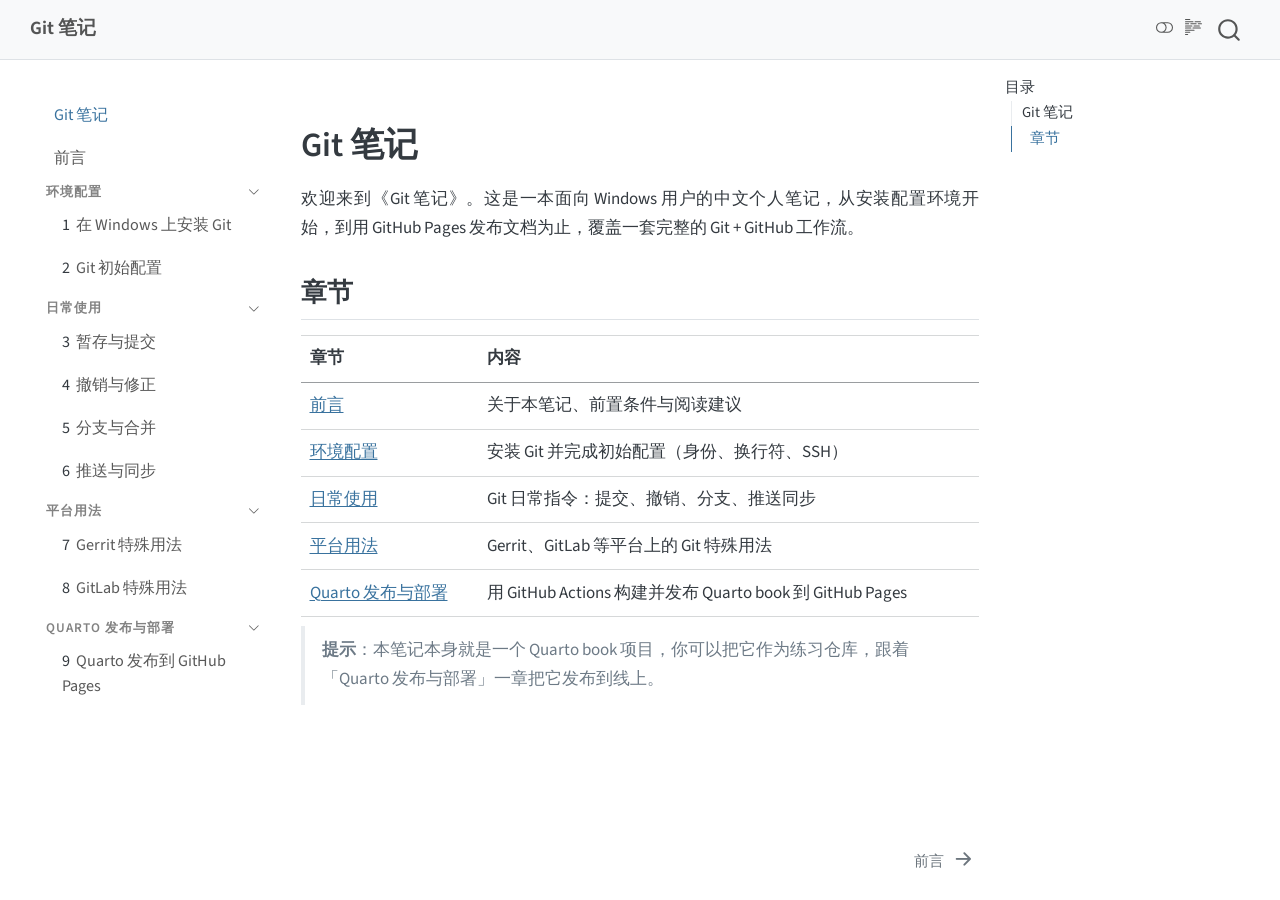
==== index.html @ bd681a41 "deploy: 34c981dde43c8ef7187f12ae22de020921c9cb56" ====
<!DOCTYPE html>
<html xmlns="http://www.w3.org/1999/xhtml" lang="zh-CN" xml:lang="zh-CN"><head>

<meta charset="utf-8">
<meta name="generator" content="quarto-1.10.18">

<meta name="viewport" content="width=device-width, initial-scale=1.0, user-scalable=yes">


<title>Git 笔记</title>
<style>
/* Default styles provided by pandoc.
** See https://pandoc.org/MANUAL.html#variables-for-html for config info.
*/
span.smallcaps{font-variant: small-caps;}
div.columns{display: flex; gap: 1.5em;}
div.column{flex: auto;}
@media screen {
div.columns{gap: min(4vw, 1.5em);}
div.column{overflow-x: auto;}
}
div.hanging-indent{margin-left: 1.5em; text-indent: -1.5em;}
ul.task-list{list-style: none;}
ul.task-list li input[type="checkbox"] {
  width: 0.8em;
  margin: 0 0.8em 0.2em -1em; /* quarto-specific, see https://github.com/quarto-dev/quarto-cli/issues/4556 */ 
  vertical-align: middle;
}
</style>


<script src="site_libs/quarto-nav/quarto-nav.js"></script>
<script src="site_libs/clipboard/clipboard.min.js"></script>
<script src="site_libs/quarto-search/autocomplete.umd.js"></script>
<script src="site_libs/quarto-search/fuse.min.js"></script>
<script src="site_libs/quarto-search/quarto-search.js"></script>
<meta name="quarto:offset" content="./">
<link href="./chapters/preface/index.html" rel="next">
<script src="site_libs/quarto-html/quarto.js" type="module"></script>
<script src="site_libs/quarto-html/tabsets/tabsets.js" type="module"></script>
<script src="site_libs/quarto-html/popper.min.js"></script>
<script src="site_libs/quarto-html/tippy.umd.min.js"></script>
<script src="site_libs/quarto-html/anchor.min.js"></script>
<link href="site_libs/quarto-html/tippy.css" rel="stylesheet">
<link href="site_libs/quarto-html/quarto-syntax-highlighting-e347d60d51bb0b3465b414e51dcba63e.css" rel="stylesheet" class="quarto-color-scheme" id="quarto-text-highlighting-styles">
<link href="site_libs/quarto-html/quarto-syntax-highlighting-dark-0b1f991575ba0ef35bfe88b57a77b946.css" rel="stylesheet" class="quarto-color-scheme quarto-color-alternate" id="quarto-text-highlighting-styles">
<link href="site_libs/quarto-html/quarto-syntax-highlighting-e347d60d51bb0b3465b414e51dcba63e.css" rel="stylesheet" class="quarto-color-scheme-extra" id="quarto-text-highlighting-styles">
<script src="site_libs/bootstrap/bootstrap.min.js"></script>
<link href="site_libs/bootstrap/bootstrap-icons.css" rel="stylesheet">
<link href="site_libs/bootstrap/bootstrap-6560b9372c5f6670d35914f38fba313e.min.css" rel="stylesheet" append-hash="true" class="quarto-color-scheme" id="quarto-bootstrap" data-mode="light">
<link href="site_libs/bootstrap/bootstrap-dark-16bc9c130788cfd9efb6101c2b1ca8d7.min.css" rel="stylesheet" append-hash="true" class="quarto-color-scheme quarto-color-alternate" id="quarto-bootstrap" data-mode="dark">
<link href="site_libs/bootstrap/bootstrap-6560b9372c5f6670d35914f38fba313e.min.css" rel="stylesheet" append-hash="true" class="quarto-color-scheme-extra" id="quarto-bootstrap" data-mode="light">
<script id="quarto-search-options" type="application/json">{
  "location": "navbar",
  "copy-button": false,
  "collapse-after": 3,
  "panel-placement": "end",
  "type": "overlay",
  "limit": 50,
  "keyboard-shortcut": [
    "f",
    "/",
    "s"
  ],
  "language": {
    "search-no-results-text": "没有结果",
    "search-matching-documents-text": "匹配的文档",
    "search-copy-link-title": "复制搜索链接",
    "search-hide-matches-text": "隐藏其它匹配结果",
    "search-more-match-text": "更多匹配结果",
    "search-more-matches-text": "更多匹配结果",
    "search-clear-button-title": "清除",
    "search-text-placeholder": "",
    "search-detached-cancel-button-title": "取消",
    "search-submit-button-title": "提交",
    "search-label": "搜索"
  }
}</script>


</head>

<body class="nav-sidebar floating nav-fixed quarto-light"><script id="quarto-html-before-body" type="application/javascript">
    const toggleBodyColorMode = (bsSheetEl) => {
      const mode = bsSheetEl.getAttribute("data-mode");
      const bodyEl = window.document.querySelector("body");
      if (mode === "dark") {
        bodyEl.classList.add("quarto-dark");
        bodyEl.classList.remove("quarto-light");
      } else {
        bodyEl.classList.add("quarto-light");
        bodyEl.classList.remove("quarto-dark");
      }
    }
    const toggleBodyColorPrimary = () => {
      const bsSheetEl = window.document.querySelector("link#quarto-bootstrap:not([rel=disabled-stylesheet])");
      if (bsSheetEl) {
        toggleBodyColorMode(bsSheetEl);
      }
    }
    const setColorSchemeToggle = (alternate) => {
      const toggles = window.document.querySelectorAll('.quarto-color-scheme-toggle');
      for (let i=0; i < toggles.length; i++) {
        const toggle = toggles[i];
        if (toggle) {
          if (alternate) {
            toggle.classList.add("alternate");
          } else {
            toggle.classList.remove("alternate");
          }
        }
      }
    };
    const toggleColorMode = (alternate) => {
      // Switch the stylesheets
      const primaryStylesheets = window.document.querySelectorAll('link.quarto-color-scheme:not(.quarto-color-alternate)');
      const alternateStylesheets = window.document.querySelectorAll('link.quarto-color-scheme.quarto-color-alternate');
      manageTransitions('#quarto-margin-sidebar .nav-link', false);
      if (alternate) {
        // note: dark is layered on light, we don't disable primary!
        enableStylesheet(alternateStylesheets);
        for (const sheetNode of alternateStylesheets) {
          if (sheetNode.id === "quarto-bootstrap") {
            toggleBodyColorMode(sheetNode);
          }
        }
      } else {
        disableStylesheet(alternateStylesheets);
        enableStylesheet(primaryStylesheets)
        toggleBodyColorPrimary();
      }
      manageTransitions('#quarto-margin-sidebar .nav-link', true);
      // Switch the toggles
      setColorSchemeToggle(alternate)
      // Hack to workaround the fact that safari doesn't
      // properly recolor the scrollbar when toggling (#1455)
      if (navigator.userAgent.indexOf('Safari') > 0 && navigator.userAgent.indexOf('Chrome') == -1) {
        manageTransitions("body", false);
        window.scrollTo(0, 1);
        setTimeout(() => {
          window.scrollTo(0, 0);
          manageTransitions("body", true);
        }, 40);
      }
    }
    const disableStylesheet = (stylesheets) => {
      for (let i=0; i < stylesheets.length; i++) {
        const stylesheet = stylesheets[i];
        stylesheet.rel = 'disabled-stylesheet';
      }
    }
    const enableStylesheet = (stylesheets) => {
      for (let i=0; i < stylesheets.length; i++) {
        const stylesheet = stylesheets[i];
        if(stylesheet.rel !== 'stylesheet') { // for Chrome, which will still FOUC without this check
          stylesheet.rel = 'stylesheet';
        }
      }
    }
    const manageTransitions = (selector, allowTransitions) => {
      const els = window.document.querySelectorAll(selector);
      for (let i=0; i < els.length; i++) {
        const el = els[i];
        if (allowTransitions) {
          el.classList.remove('notransition');
        } else {
          el.classList.add('notransition');
        }
      }
    }
    const isFileUrl = () => {
      return window.location.protocol === 'file:';
    }
    const hasAlternateSentinel = () => {
      let styleSentinel = getColorSchemeSentinel();
      if (styleSentinel !== null) {
        return styleSentinel === "alternate";
      } else {
        return false;
      }
    }
    const setStyleSentinel = (alternate) => {
      const value = alternate ? "alternate" : "default";
      if (!isFileUrl()) {
        window.localStorage.setItem("quarto-color-scheme", value);
      } else {
        localAlternateSentinel = value;
      }
    }
    const getColorSchemeSentinel = () => {
      if (!isFileUrl()) {
        const storageValue = window.localStorage.getItem("quarto-color-scheme");
        return storageValue != null ? storageValue : localAlternateSentinel;
      } else {
        return localAlternateSentinel;
      }
    }
    const toggleGiscusIfUsed = (isAlternate, darkModeDefault) => {
      const baseTheme = document.querySelector('#giscus-base-theme')?.value ?? 'light';
      const alternateTheme = document.querySelector('#giscus-alt-theme')?.value ?? 'dark';
      let newTheme = '';
      if(authorPrefersDark) {
        newTheme = isAlternate ? baseTheme : alternateTheme;
      } else {
        newTheme = isAlternate ? alternateTheme : baseTheme;
      }
      const changeGiscusTheme = () => {
        // From: https://github.com/giscus/giscus/issues/336
        const sendMessage = (message) => {
          const iframe = document.querySelector('iframe.giscus-frame');
          if (!iframe) return;
          iframe.contentWindow.postMessage({ giscus: message }, 'https://giscus.app');
        }
        sendMessage({
          setConfig: {
            theme: newTheme
          }
        });
      }
      const isGiscussLoaded = window.document.querySelector('iframe.giscus-frame') !== null;
      if (isGiscussLoaded) {
        changeGiscusTheme();
      }
    };
    const authorPrefersDark = false;
    const queryPrefersDark = window.matchMedia('(prefers-color-scheme: dark)');
    const darkModeDefault = queryPrefersDark.matches;
      document.querySelector('link#quarto-text-highlighting-styles.quarto-color-scheme-extra').rel = 'disabled-stylesheet';
      document.querySelector('link#quarto-bootstrap.quarto-color-scheme-extra').rel = 'disabled-stylesheet';
    let localAlternateSentinel = darkModeDefault ? 'alternate' : 'default';
    // Dark / light mode switch
    window.quartoToggleColorScheme = () => {
      // Read the current dark / light value
      let toAlternate = !hasAlternateSentinel();
      toggleColorMode(toAlternate);
      setStyleSentinel(toAlternate);
      toggleGiscusIfUsed(toAlternate, darkModeDefault);
      window.dispatchEvent(new Event('resize'));
    };
    queryPrefersDark.addEventListener("change", e => {
      if(window.localStorage.getItem("quarto-color-scheme") !== null)
        return;
      const alternate = e.matches
      toggleColorMode(alternate);
      localAlternateSentinel = e.matches ? 'alternate' : 'default'; // this is used alongside local storage!
      toggleGiscusIfUsed(alternate, darkModeDefault);
    });
    // Switch to dark mode if need be
    if (hasAlternateSentinel()) {
      toggleColorMode(true);
    } else {
      toggleColorMode(false);
    }
  </script>

<div id="quarto-search-results"></div>
  <header id="quarto-header" class="headroom fixed-top">
    <nav class="navbar navbar-expand-lg " data-bs-theme="dark">
      <div class="navbar-container container-fluid">
      <div class="navbar-brand-container mx-auto">
    <a class="navbar-brand" href="./index.html">
    <span class="navbar-title">Git 笔记</span>
    </a>
  </div>
        <div class="quarto-navbar-tools tools-end">
  <a href="" class="quarto-color-scheme-toggle quarto-navigation-tool  px-1" onclick="window.quartoToggleColorScheme(); return false;" title="切换深色模式"><i class="bi"></i></a>
  <a href="" class="quarto-reader-toggle quarto-navigation-tool px-1" onclick="window.quartoToggleReader(); return false;" title="切换阅读器模式">
  <div class="quarto-reader-toggle-btn">
  <i class="bi"></i>
  </div>
</a>
</div>
          <div id="quarto-search" class="" title="搜索"></div>
      </div> <!-- /container-fluid -->
    </nav>
  <nav class="quarto-secondary-nav">
    <div class="container-fluid d-flex">
      <button type="button" class="quarto-btn-toggle btn" data-bs-toggle="collapse" role="button" data-bs-target=".quarto-sidebar-collapse-item" aria-controls="quarto-sidebar" aria-expanded="false" aria-label="展开或折叠侧边栏导航" onclick="if (window.quartoToggleHeadroom) { window.quartoToggleHeadroom(); }">
        <i class="bi bi-layout-text-sidebar-reverse"></i>
      </button>
        <nav class="quarto-page-breadcrumbs" aria-label="breadcrumb"><ol class="breadcrumb"><li class="breadcrumb-item"><a href="./index.html">Git 笔记</a></li></ol></nav>
        <a class="flex-grow-1" role="navigation" data-bs-toggle="collapse" data-bs-target=".quarto-sidebar-collapse-item" aria-controls="quarto-sidebar" aria-expanded="false" aria-label="展开或折叠侧边栏导航" onclick="if (window.quartoToggleHeadroom) { window.quartoToggleHeadroom(); }">      
        </a>
    </div>
  </nav>
</header>
<!-- content -->
<div id="quarto-content" class="quarto-container page-columns page-rows-contents page-layout-article page-navbar">
<!-- sidebar -->
  <nav id="quarto-sidebar" class="sidebar collapse collapse-horizontal quarto-sidebar-collapse-item sidebar-navigation floating overflow-auto">
    <div class="sidebar-menu-container"> 
    <ul class="list-unstyled mt-1">
        <li class="sidebar-item">
  <div class="sidebar-item-container"> 
  <a href="./index.html" class="sidebar-item-text sidebar-link active">
 <span class="menu-text">Git 笔记</span></a>
  </div>
</li>
        <li class="sidebar-item">
  <div class="sidebar-item-container"> 
  <a href="./chapters/preface/index.html" class="sidebar-item-text sidebar-link">
 <span class="menu-text">前言</span></a>
  </div>
</li>
        <li class="sidebar-item sidebar-item-section">
      <div class="sidebar-item-container"> 
            <a class="sidebar-item-text sidebar-link text-start" data-bs-toggle="collapse" data-bs-target="#quarto-sidebar-section-1" role="navigation" aria-expanded="true">
 <span class="menu-text">环境配置</span></a>
          <a class="sidebar-item-toggle text-start" data-bs-toggle="collapse" data-bs-target="#quarto-sidebar-section-1" role="navigation" aria-expanded="true" aria-label="展开或折叠此栏">
            <i class="bi bi-chevron-right ms-2"></i>
          </a> 
      </div>
      <ul id="quarto-sidebar-section-1" class="collapse list-unstyled sidebar-section depth1 show">  
          <li class="sidebar-item">
  <div class="sidebar-item-container"> 
  <a href="./chapters/setup/install-windows.html" class="sidebar-item-text sidebar-link">
 <span class="menu-text"><span class="chapter-number">1</span>&nbsp; <span class="chapter-title">在 Windows 上安装 Git</span></span></a>
  </div>
</li>
          <li class="sidebar-item">
  <div class="sidebar-item-container"> 
  <a href="./chapters/setup/common-config.html" class="sidebar-item-text sidebar-link">
 <span class="menu-text"><span class="chapter-number">2</span>&nbsp; <span class="chapter-title">Git 初始配置</span></span></a>
  </div>
</li>
      </ul>
  </li>
        <li class="sidebar-item sidebar-item-section">
      <div class="sidebar-item-container"> 
            <a class="sidebar-item-text sidebar-link text-start" data-bs-toggle="collapse" data-bs-target="#quarto-sidebar-section-2" role="navigation" aria-expanded="true">
 <span class="menu-text">日常使用</span></a>
          <a class="sidebar-item-toggle text-start" data-bs-toggle="collapse" data-bs-target="#quarto-sidebar-section-2" role="navigation" aria-expanded="true" aria-label="展开或折叠此栏">
            <i class="bi bi-chevron-right ms-2"></i>
          </a> 
      </div>
      <ul id="quarto-sidebar-section-2" class="collapse list-unstyled sidebar-section depth1 show">  
          <li class="sidebar-item">
  <div class="sidebar-item-container"> 
  <a href="./chapters/daily/commit.html" class="sidebar-item-text sidebar-link">
 <span class="menu-text"><span class="chapter-number">3</span>&nbsp; <span class="chapter-title">暂存与提交</span></span></a>
  </div>
</li>
          <li class="sidebar-item">
  <div class="sidebar-item-container"> 
  <a href="./chapters/daily/undo.html" class="sidebar-item-text sidebar-link">
 <span class="menu-text"><span class="chapter-number">4</span>&nbsp; <span class="chapter-title">撤销与修正</span></span></a>
  </div>
</li>
          <li class="sidebar-item">
  <div class="sidebar-item-container"> 
  <a href="./chapters/daily/branch.html" class="sidebar-item-text sidebar-link">
 <span class="menu-text"><span class="chapter-number">5</span>&nbsp; <span class="chapter-title">分支与合并</span></span></a>
  </div>
</li>
          <li class="sidebar-item">
  <div class="sidebar-item-container"> 
  <a href="./chapters/daily/remote.html" class="sidebar-item-text sidebar-link">
 <span class="menu-text"><span class="chapter-number">6</span>&nbsp; <span class="chapter-title">推送与同步</span></span></a>
  </div>
</li>
      </ul>
  </li>
        <li class="sidebar-item sidebar-item-section">
      <div class="sidebar-item-container"> 
            <a class="sidebar-item-text sidebar-link text-start" data-bs-toggle="collapse" data-bs-target="#quarto-sidebar-section-3" role="navigation" aria-expanded="true">
 <span class="menu-text">平台用法</span></a>
          <a class="sidebar-item-toggle text-start" data-bs-toggle="collapse" data-bs-target="#quarto-sidebar-section-3" role="navigation" aria-expanded="true" aria-label="展开或折叠此栏">
            <i class="bi bi-chevron-right ms-2"></i>
          </a> 
      </div>
      <ul id="quarto-sidebar-section-3" class="collapse list-unstyled sidebar-section depth1 show">  
          <li class="sidebar-item">
  <div class="sidebar-item-container"> 
  <a href="./chapters/platforms/gerrit.html" class="sidebar-item-text sidebar-link">
 <span class="menu-text"><span class="chapter-number">7</span>&nbsp; <span class="chapter-title">Gerrit 特殊用法</span></span></a>
  </div>
</li>
          <li class="sidebar-item">
  <div class="sidebar-item-container"> 
  <a href="./chapters/platforms/gitlab.html" class="sidebar-item-text sidebar-link">
 <span class="menu-text"><span class="chapter-number">8</span>&nbsp; <span class="chapter-title">GitLab 特殊用法</span></span></a>
  </div>
</li>
      </ul>
  </li>
        <li class="sidebar-item sidebar-item-section">
      <div class="sidebar-item-container"> 
            <a class="sidebar-item-text sidebar-link text-start" data-bs-toggle="collapse" data-bs-target="#quarto-sidebar-section-4" role="navigation" aria-expanded="true">
 <span class="menu-text">Quarto 发布与部署</span></a>
          <a class="sidebar-item-toggle text-start" data-bs-toggle="collapse" data-bs-target="#quarto-sidebar-section-4" role="navigation" aria-expanded="true" aria-label="展开或折叠此栏">
            <i class="bi bi-chevron-right ms-2"></i>
          </a> 
      </div>
      <ul id="quarto-sidebar-section-4" class="collapse list-unstyled sidebar-section depth1 show">  
          <li class="sidebar-item">
  <div class="sidebar-item-container"> 
  <a href="./chapters/quarto-publish/github-pages.html" class="sidebar-item-text sidebar-link">
 <span class="menu-text"><span class="chapter-number">9</span>&nbsp; <span class="chapter-title">Quarto 发布到 GitHub Pages</span></span></a>
  </div>
</li>
      </ul>
  </li>
    </ul>
    </div>
</nav>
<div id="quarto-sidebar-glass" class="quarto-sidebar-collapse-item" data-bs-toggle="collapse" data-bs-target=".quarto-sidebar-collapse-item"></div>
<!-- margin-sidebar -->
    <div id="quarto-margin-sidebar" class="sidebar margin-sidebar">
        <nav id="TOC" role="doc-toc" class="toc-active">
    <h2 id="toc-title">目录</h2>
   
  <ul>
  <li><a href="#git-笔记" id="toc-git-笔记" class="nav-link active" data-scroll-target="#git-笔记">Git 笔记</a>
  <ul class="collapse">
  <li><a href="#章节" id="toc-章节" class="nav-link" data-scroll-target="#章节">章节</a></li>
  </ul></li>
  </ul>
</nav>
    </div>
<!-- main -->
<main class="content" id="quarto-document-content">


<header id="title-block-header" class="quarto-title-block default">
<div class="quarto-title">
<h1 class="title">Git 笔记</h1>
<p class="subtitle lead">从环境配置到 GitHub Pages 发布</p>
</div>



<div class="quarto-title-meta">

    
  
    
  </div>
  


</header>


<section id="git-笔记" class="level1 unnumbered">
<h1 class="unnumbered">Git 笔记</h1>
<p>欢迎来到《Git 笔记》。这是一本面向 Windows 用户的中文个人笔记，从安装配置环境开始，到用 GitHub Pages 发布文档为止，覆盖一套完整的 Git + GitHub 工作流。</p>
<section id="章节" class="level2 unnumbered">
<h2 class="unnumbered anchored" data-anchor-id="章节">章节</h2>
<table class="caption-top table">
<thead>
<tr class="header">
<th>章节</th>
<th>内容</th>
</tr>
</thead>
<tbody>
<tr class="odd">
<td><a href="./chapters/preface/index.html">前言</a></td>
<td>关于本笔记、前置条件与阅读建议</td>
</tr>
<tr class="even">
<td><a href="./chapters/setup/install-windows.html">环境配置</a></td>
<td>安装 Git 并完成初始配置（身份、换行符、SSH）</td>
</tr>
<tr class="odd">
<td><a href="./chapters/daily/commit.html">日常使用</a></td>
<td>Git 日常指令：提交、撤销、分支、推送同步</td>
</tr>
<tr class="even">
<td><a href="./chapters/platforms/gerrit.html">平台用法</a></td>
<td>Gerrit、GitLab 等平台上的 Git 特殊用法</td>
</tr>
<tr class="odd">
<td><a href="./chapters/quarto-publish/github-pages.html">Quarto 发布与部署</a></td>
<td>用 GitHub Actions 构建并发布 Quarto book 到 GitHub Pages</td>
</tr>
</tbody>
</table>
<blockquote class="blockquote">
<p><strong>提示</strong>：本笔记本身就是一个 Quarto book 项目，你可以把它作为练习仓库，跟着「Quarto 发布与部署」一章把它发布到线上。</p>
</blockquote>


</section>
</section>

</main> <!-- /main -->
<script id="quarto-html-after-body" type="application/javascript">
  window.document.addEventListener("DOMContentLoaded", function (event) {
    // Ensure there is a toggle, if there isn't float one in the top right
    if (window.document.querySelector('.quarto-color-scheme-toggle') === null) {
      const a = window.document.createElement('a');
      a.classList.add('top-right');
      a.classList.add('quarto-color-scheme-toggle');
      a.href = "";
      a.onclick = function() { try { window.quartoToggleColorScheme(); } catch {} return false; };
      const i = window.document.createElement("i");
      i.classList.add('bi');
      a.appendChild(i);
      window.document.body.appendChild(a);
    }
    setColorSchemeToggle(hasAlternateSentinel())
    const icon = "";
    const anchorJS = new window.AnchorJS();
    anchorJS.options = {
      placement: 'right',
      icon: icon
    };
    anchorJS.add('.anchored');
    const isCodeAnnotation = (el) => {
      for (const clz of el.classList) {
        if (clz.startsWith('code-annotation-')) {                     
          return true;
        }
      }
      return false;
    }
    const onCopySuccess = function(e) {
      // button target
      const button = e.trigger;
      // don't keep focus
      button.blur();
      // flash "checked"
      button.classList.add('code-copy-button-checked');
      var currentTitle = button.getAttribute("title");
      button.setAttribute("title", "已复制");
      let tooltip;
      if (window.bootstrap) {
        button.setAttribute("data-bs-toggle", "tooltip");
        button.setAttribute("data-bs-placement", "left");
        button.setAttribute("data-bs-title", "已复制");
        tooltip = new bootstrap.Tooltip(button, 
          { trigger: "manual", 
            customClass: "code-copy-button-tooltip",
            offset: [0, -8]});
        tooltip.show();    
      }
      setTimeout(function() {
        if (tooltip) {
          tooltip.hide();
          button.removeAttribute("data-bs-title");
          button.removeAttribute("data-bs-toggle");
          button.removeAttribute("data-bs-placement");
        }
        button.setAttribute("title", currentTitle);
        button.classList.remove('code-copy-button-checked');
      }, 1000);
      // clear code selection
      e.clearSelection();
    }
    const getTextToCopy = function(trigger) {
      const outerScaffold = trigger.parentElement.cloneNode(true);
      const codeEl = outerScaffold.querySelector('code');
      for (const childEl of codeEl.children) {
        if (isCodeAnnotation(childEl)) {
          childEl.remove();
        }
      }
      return codeEl.innerText;
    }
    const clipboard = new window.ClipboardJS('.code-copy-button:not([data-in-quarto-modal])', {
      text: getTextToCopy
    });
    clipboard.on('success', onCopySuccess);
    if (window.document.getElementById('quarto-embedded-source-code-modal')) {
      const clipboardModal = new window.ClipboardJS('.code-copy-button[data-in-quarto-modal]', {
        text: getTextToCopy,
        container: window.document.getElementById('quarto-embedded-source-code-modal')
      });
      clipboardModal.on('success', onCopySuccess);
    }
      var localhostRegex = new RegExp(/^(?:http|https):\/\/localhost\:?[0-9]*\//);
      var mailtoRegex = new RegExp(/^mailto:/);
        var filterRegex = new RegExp('/' + window.location.host + '/');
      var isInternal = (href) => {
          return filterRegex.test(href) || localhostRegex.test(href) || mailtoRegex.test(href);
      }
      // Inspect non-navigation links and adorn them if external
     var links = window.document.querySelectorAll('a[href]:not(.nav-link):not(.navbar-brand):not(.toc-action):not(.sidebar-link):not(.sidebar-item-toggle):not(.pagination-link):not(.no-external):not([aria-hidden]):not(.dropdown-item):not(.quarto-navigation-tool):not(.about-link)');
      for (var i=0; i<links.length; i++) {
        const link = links[i];
        if (!isInternal(link.href)) {
          // undo the damage that might have been done by quarto-nav.js in the case of
          // links that we want to consider external
          if (link.dataset.originalHref !== undefined) {
            link.href = link.dataset.originalHref;
          }
        }
      }
    function tippyHover(el, contentFn, onTriggerFn, onUntriggerFn) {
      const config = {
        allowHTML: true,
        maxWidth: 500,
        delay: 100,
        arrow: false,
        appendTo: function(el) {
            return el.parentElement;
        },
        interactive: true,
        interactiveBorder: 10,
        theme: 'quarto',
        placement: 'bottom-start',
      };
      if (contentFn) {
        config.content = contentFn;
      }
      if (onTriggerFn) {
        config.onTrigger = onTriggerFn;
      }
      if (onUntriggerFn) {
        config.onUntrigger = onUntriggerFn;
      }
      window.tippy(el, config); 
    }
    const noterefs = window.document.querySelectorAll('a[role="doc-noteref"]');
    for (var i=0; i<noterefs.length; i++) {
      const ref = noterefs[i];
      tippyHover(ref, function() {
        // use id or data attribute instead here
        let href = ref.getAttribute('data-footnote-href') || ref.getAttribute('href');
        try { href = new URL(href).hash; } catch {}
        const id = href.replace(/^#\/?/, "");
        const note = window.document.getElementById(id);
        if (note) {
          return note.innerHTML;
        } else {
          return "";
        }
      });
    }
    const xrefs = window.document.querySelectorAll('a.quarto-xref');
    const processXRef = (id, note) => {
      // Strip column container classes
      const stripColumnClz = (el) => {
        el.classList.remove("page-full", "page-columns");
        if (el.children) {
          for (const child of el.children) {
            stripColumnClz(child);
          }
        }
      }
      stripColumnClz(note)
      if (id === null || id.startsWith('sec-')) {
        // Special case sections, only their first couple elements
        const container = document.createElement("div");
        if (note.children && note.children.length > 2) {
          container.appendChild(note.children[0].cloneNode(true));
          for (let i = 1; i < note.children.length; i++) {
            const child = note.children[i];
            if (child.tagName === "P" && child.innerText === "") {
              continue;
            } else {
              container.appendChild(child.cloneNode(true));
              break;
            }
          }
          if (window.Quarto?.typesetMath) {
            window.Quarto.typesetMath(container);
          }
          return container.innerHTML
        } else {
          if (window.Quarto?.typesetMath) {
            window.Quarto.typesetMath(note);
          }
          return note.innerHTML;
        }
      } else {
        // Remove any anchor links if they are present
        const anchorLink = note.querySelector('a.anchorjs-link');
        if (anchorLink) {
          anchorLink.remove();
        }
        if (window.Quarto?.typesetMath) {
          window.Quarto.typesetMath(note);
        }
        if (note.classList.contains("callout")) {
          return note.outerHTML;
        } else {
          return note.innerHTML;
        }
      }
    }
    for (var i=0; i<xrefs.length; i++) {
      const xref = xrefs[i];
      tippyHover(xref, undefined, function(instance) {
        instance.disable();
        let url = xref.getAttribute('href');
        let hash = undefined; 
        if (url.startsWith('#')) {
          hash = url;
        } else {
          try { hash = new URL(url).hash; } catch {}
        }
        if (hash) {
          const id = hash.replace(/^#\/?/, "");
          const note = window.document.getElementById(id);
          if (note !== null) {
            try {
              const html = processXRef(id, note.cloneNode(true));
              instance.setContent(html);
            } finally {
              instance.enable();
              instance.show();
            }
          } else {
            // See if we can fetch this
            fetch(url.split('#')[0])
            .then(res => res.text())
            .then(html => {
              const parser = new DOMParser();
              const htmlDoc = parser.parseFromString(html, "text/html");
              const note = htmlDoc.getElementById(id);
              if (note !== null) {
                const html = processXRef(id, note);
                instance.setContent(html);
              } 
            }).finally(() => {
              instance.enable();
              instance.show();
            });
          }
        } else {
          // See if we can fetch a full url (with no hash to target)
          // This is a special case and we should probably do some content thinning / targeting
          fetch(url)
          .then(res => res.text())
          .then(html => {
            const parser = new DOMParser();
            const htmlDoc = parser.parseFromString(html, "text/html");
            const note = htmlDoc.querySelector('main.content');
            if (note !== null) {
              // This should only happen for chapter cross references
              // (since there is no id in the URL)
              // remove the first header
              if (note.children.length > 0 && note.children[0].tagName === "HEADER") {
                note.children[0].remove();
              }
              const html = processXRef(null, note);
              instance.setContent(html);
            } 
          }).finally(() => {
            instance.enable();
            instance.show();
          });
        }
      }, function(instance) {
      });
    }
        let selectedAnnoteEl;
        const selectorForAnnotation = ( cell, annotation) => {
          let cellAttr = 'data-code-cell="' + cell + '"';
          let lineAttr = 'data-code-annotation="' +  annotation + '"';
          const selector = 'span[' + cellAttr + '][' + lineAttr + ']';
          return selector;
        }
        const selectCodeLines = (annoteEl) => {
          const doc = window.document;
          const targetCell = annoteEl.getAttribute("data-target-cell");
          const targetAnnotation = annoteEl.getAttribute("data-target-annotation");
          const annoteSpan = window.document.querySelector(selectorForAnnotation(targetCell, targetAnnotation));
          const lines = annoteSpan.getAttribute("data-code-lines").split(",");
          const lineIds = lines.map((line) => {
            return targetCell + "-" + line;
          })
          let top = null;
          let height = null;
          let parent = null;
          if (lineIds.length > 0) {
              //compute the position of the single el (top and bottom and make a div)
              const el = window.document.getElementById(lineIds[0]);
              top = el.offsetTop;
              height = el.offsetHeight;
              parent = el.parentElement.parentElement;
            if (lineIds.length > 1) {
              const lastEl = window.document.getElementById(lineIds[lineIds.length - 1]);
              const bottom = lastEl.offsetTop + lastEl.offsetHeight;
              height = bottom - top;
            }
            if (top !== null && height !== null && parent !== null) {
              // cook up a div (if necessary) and position it 
              let div = window.document.getElementById("code-annotation-line-highlight");
              if (div === null) {
                div = window.document.createElement("div");
                div.setAttribute("id", "code-annotation-line-highlight");
                div.style.position = 'absolute';
                parent.appendChild(div);
              }
              div.style.top = top - 2 + "px";
              div.style.height = height + 4 + "px";
              div.style.left = 0;
              let gutterDiv = window.document.getElementById("code-annotation-line-highlight-gutter");
              if (gutterDiv === null) {
                gutterDiv = window.document.createElement("div");
                gutterDiv.setAttribute("id", "code-annotation-line-highlight-gutter");
                gutterDiv.style.position = 'absolute';
                const codeCell = window.document.getElementById(targetCell);
                const gutter = codeCell.querySelector('.code-annotation-gutter');
                gutter.appendChild(gutterDiv);
              }
              gutterDiv.style.top = top - 2 + "px";
              gutterDiv.style.height = height + 4 + "px";
            }
            selectedAnnoteEl = annoteEl;
          }
        };
        const unselectCodeLines = () => {
          const elementsIds = ["code-annotation-line-highlight", "code-annotation-line-highlight-gutter"];
          elementsIds.forEach((elId) => {
            const div = window.document.getElementById(elId);
            if (div) {
              div.remove();
            }
          });
          selectedAnnoteEl = undefined;
        };
          // Handle positioning of the toggle
      window.addEventListener(
        "resize",
        throttle(() => {
          elRect = undefined;
          if (selectedAnnoteEl) {
            selectCodeLines(selectedAnnoteEl);
          }
        }, 10)
      );
      function throttle(fn, ms) {
      let throttle = false;
      let timer;
        return (...args) => {
          if(!throttle) { // first call gets through
              fn.apply(this, args);
              throttle = true;
          } else { // all the others get throttled
              if(timer) clearTimeout(timer); // cancel #2
              timer = setTimeout(() => {
                fn.apply(this, args);
                timer = throttle = false;
              }, ms);
          }
        };
      }
        // Attach click handler to the DT
        const annoteDls = window.document.querySelectorAll('dt[data-target-cell]');
        for (const annoteDlNode of annoteDls) {
          annoteDlNode.addEventListener('click', (event) => {
            const clickedEl = event.target;
            if (clickedEl !== selectedAnnoteEl) {
              unselectCodeLines();
              const activeEl = window.document.querySelector('dt[data-target-cell].code-annotation-active');
              if (activeEl) {
                activeEl.classList.remove('code-annotation-active');
              }
              selectCodeLines(clickedEl);
              clickedEl.classList.add('code-annotation-active');
            } else {
              // Unselect the line
              unselectCodeLines();
              clickedEl.classList.remove('code-annotation-active');
            }
          });
        }
    const findCites = (el) => {
      const parentEl = el.parentElement;
      if (parentEl) {
        const cites = parentEl.dataset.cites;
        if (cites) {
          return {
            el,
            cites: cites.split(' ')
          };
        } else {
          return findCites(el.parentElement)
        }
      } else {
        return undefined;
      }
    };
    var bibliorefs = window.document.querySelectorAll('a[role="doc-biblioref"]');
    for (var i=0; i<bibliorefs.length; i++) {
      const ref = bibliorefs[i];
      const citeInfo = findCites(ref);
      if (citeInfo) {
        tippyHover(citeInfo.el, function() {
          var popup = window.document.createElement('div');
          citeInfo.cites.forEach(function(cite) {
            var citeDiv = window.document.createElement('div');
            citeDiv.classList.add('hanging-indent');
            citeDiv.classList.add('csl-entry');
            var biblioDiv = window.document.getElementById('ref-' + cite);
            if (biblioDiv) {
              citeDiv.innerHTML = biblioDiv.innerHTML;
            }
            popup.appendChild(citeDiv);
          });
          return popup.innerHTML;
        });
      }
    }
  });
  </script>
<nav class="page-navigation">
  <div class="nav-page nav-page-previous">
  </div>
  <div class="nav-page nav-page-next">
      <a href="./chapters/preface/index.html" class="pagination-link" aria-label="前言">
        <span class="nav-page-text">前言</span> <i class="bi bi-arrow-right-short"></i>
      </a>
  </div>
</nav>
</div> <!-- /content -->




</body></html>
---- site_libs/quarto-html/tippy.css ----
.tippy-box[data-animation=fade][data-state=hidden]{opacity:0}[data-tippy-root]{max-width:calc(100vw - 10px)}.tippy-box{position:relative;background-color:#333;color:#fff;border-radius:4px;font-size:14px;line-height:1.4;white-space:normal;outline:0;transition-property:transform,visibility,opacity}.tippy-box[data-placement^=top]>.tippy-arrow{bottom:0}.tippy-box[data-placement^=top]>.tippy-arrow:before{bottom:-7px;left:0;border-width:8px 8px 0;border-top-color:initial;transform-origin:center top}.tippy-box[data-placement^=bottom]>.tippy-arrow{top:0}.tippy-box[data-placement^=bottom]>.tippy-arrow:before{top:-7px;left:0;border-width:0 8px 8px;border-bottom-color:initial;transform-origin:center bottom}.tippy-box[data-placement^=left]>.tippy-arrow{right:0}.tippy-box[data-placement^=left]>.tippy-arrow:before{border-width:8px 0 8px 8px;border-left-color:initial;right:-7px;transform-origin:center left}.tippy-box[data-placement^=right]>.tippy-arrow{left:0}.tippy-box[data-placement^=right]>.tippy-arrow:before{left:-7px;border-width:8px 8px 8px 0;border-right-color:initial;transform-origin:center right}.tippy-box[data-inertia][data-state=visible]{transition-timing-function:cubic-bezier(.54,1.5,.38,1.11)}.tippy-arrow{width:16px;height:16px;color:#333}.tippy-arrow:before{content:"";position:absolute;border-color:transparent;border-style:solid}.tippy-content{position:relative;padding:5px 9px;z-index:1}
---- site_libs/quarto-html/quarto-syntax-highlighting-e347d60d51bb0b3465b414e51dcba63e.css ----
/* quarto syntax highlight colors */
:root {
  --quarto-hl-al-color: #ff5555;
  --quarto-hl-an-color: #6a737d;
  --quarto-hl-at-color: #d73a49;
  --quarto-hl-bn-color: #005cc5;
  --quarto-hl-bu-color: #d73a49;
  --quarto-hl-ch-color: #032f62;
  --quarto-hl-co-color: #6a737d;
  --quarto-hl-cv-color: #6a737d;
  --quarto-hl-cn-color: #005cc5;
  --quarto-hl-cf-color: #d73a49;
  --quarto-hl-dt-color: #d73a49;
  --quarto-hl-dv-color: #005cc5;
  --quarto-hl-do-color: #6a737d;
  --quarto-hl-er-color: #ff5555;
  --quarto-hl-ex-color: #d73a49;
  --quarto-hl-fl-color: #005cc5;
  --quarto-hl-fu-color: #6f42c1;
  --quarto-hl-im-color: #032f62;
  --quarto-hl-in-color: #6a737d;
  --quarto-hl-kw-color: #d73a49;
  --quarto-hl-op-color: #24292e;
  --quarto-hl-pp-color: #d73a49;
  --quarto-hl-re-color: #6a737d;
  --quarto-hl-sc-color: #005cc5;
  --quarto-hl-ss-color: #032f62;
  --quarto-hl-st-color: #032f62;
  --quarto-hl-va-color: #e36209;
  --quarto-hl-vs-color: #032f62;
  --quarto-hl-wa-color: #ff5555;
}

/* other quarto variables */
:root {
  --quarto-font-monospace: "JetBrains Mono", "Cascadia Code", "SFMono-Regular", Menlo, Consolas, "Liberation Mono", "PingFang SC", monospace;
}

/* syntax highlight based on Pandoc's rules */
pre > code.sourceCode > span {
  color: #24292e;
}

code.sourceCode > span {
  color: #24292e;
}

div.sourceCode,
div.sourceCode pre.sourceCode {
  color: #24292e;
}

/* Normal */
code span {
  color: #24292e;
}

/* Alert */
code span.al {
  font-weight: bold;
  color: #ff5555;
}

/* Annotation */
code span.an {
  color: #6a737d;
}

/* Attribute */
code span.at {
  color: #d73a49;
}

/* BaseN */
code span.bn {
  color: #005cc5;
}

/* BuiltIn */
code span.bu {
  color: #d73a49;
}

/* ControlFlow */
code span.cf {
  color: #d73a49;
}

/* Char */
code span.ch {
  color: #032f62;
}

/* Constant */
code span.cn {
  color: #005cc5;
}

/* Comment */
code span.co {
  color: #6a737d;
}

/* CommentVar */
code span.cv {
  color: #6a737d;
}

/* Documentation */
code span.do {
  color: #6a737d;
}

/* DataType */
code span.dt {
  color: #d73a49;
}

/* DecVal */
code span.dv {
  color: #005cc5;
}

/* Error */
code span.er {
  color: #ff5555;
  text-decoration: underline;
}

/* Extension */
code span.ex {
  font-weight: bold;
  color: #d73a49;
}

/* Float */
code span.fl {
  color: #005cc5;
}

/* Function */
code span.fu {
  color: #6f42c1;
}

/* Import */
code span.im {
  color: #032f62;
}

/* Information */
code span.in {
  color: #6a737d;
}

/* Keyword */
code span.kw {
  color: #d73a49;
}

/* Operator */
code span.op {
  color: #24292e;
}

/* Preprocessor */
code span.pp {
  color: #d73a49;
}

/* RegionMarker */
code span.re {
  color: #6a737d;
}

/* SpecialChar */
code span.sc {
  color: #005cc5;
}

/* SpecialString */
code span.ss {
  color: #032f62;
}

/* String */
code span.st {
  color: #032f62;
}

/* Variable */
code span.va {
  color: #e36209;
}

/* VerbatimString */
code span.vs {
  color: #032f62;
}

/* Warning */
code span.wa {
  color: #ff5555;
}

.prevent-inlining {
  content: "</";
}

/*# sourceMappingURL=292197ea6273eab7aa5dfc9da9f0c85e.css.map */
---- site_libs/quarto-html/quarto-syntax-highlighting-dark-0b1f991575ba0ef35bfe88b57a77b946.css ----
/* quarto syntax highlight colors */
:root {
  --quarto-hl-al-color: #ff5555;
  --quarto-hl-an-color: #6a737d;
  --quarto-hl-at-color: #f97583;
  --quarto-hl-bn-color: #79b8ff;
  --quarto-hl-bu-color: #f97583;
  --quarto-hl-ch-color: #9ecbff;
  --quarto-hl-co-color: #6a737d;
  --quarto-hl-cv-color: #6a737d;
  --quarto-hl-cn-color: #79b8ff;
  --quarto-hl-cf-color: #f97583;
  --quarto-hl-dt-color: #f97583;
  --quarto-hl-dv-color: #79b8ff;
  --quarto-hl-do-color: #6a737d;
  --quarto-hl-er-color: #ff5555;
  --quarto-hl-ex-color: #f97583;
  --quarto-hl-fl-color: #79b8ff;
  --quarto-hl-fu-color: #b392f0;
  --quarto-hl-im-color: #9ecbff;
  --quarto-hl-in-color: #6a737d;
  --quarto-hl-kw-color: #f97583;
  --quarto-hl-op-color: #e1e4e8;
  --quarto-hl-pp-color: #f97583;
  --quarto-hl-re-color: #6a737d;
  --quarto-hl-sc-color: #79b8ff;
  --quarto-hl-ss-color: #9ecbff;
  --quarto-hl-st-color: #9ecbff;
  --quarto-hl-va-color: #ffab70;
  --quarto-hl-vs-color: #9ecbff;
  --quarto-hl-wa-color: #ff5555;
}

/* other quarto variables */
:root {
  --quarto-font-monospace: "JetBrains Mono", "Cascadia Code", "SFMono-Regular", Menlo, Consolas, "Liberation Mono", "PingFang SC", monospace;
}

/* syntax highlight based on Pandoc's rules */
pre > code.sourceCode > span {
  color: #e1e4e8;
}

code.sourceCode > span {
  color: #e1e4e8;
}

div.sourceCode,
div.sourceCode pre.sourceCode {
  color: #e1e4e8;
}

/* Normal */
code span {
  color: #e1e4e8;
}

/* Alert */
code span.al {
  font-weight: bold;
  color: #ff5555;
}

/* Annotation */
code span.an {
  color: #6a737d;
}

/* Attribute */
code span.at {
  color: #f97583;
}

/* BaseN */
code span.bn {
  color: #79b8ff;
}

/* BuiltIn */
code span.bu {
  color: #f97583;
}

/* ControlFlow */
code span.cf {
  color: #f97583;
}

/* Char */
code span.ch {
  color: #9ecbff;
}

/* Constant */
code span.cn {
  color: #79b8ff;
}

/* Comment */
code span.co {
  color: #6a737d;
}

/* CommentVar */
code span.cv {
  color: #6a737d;
}

/* Documentation */
code span.do {
  color: #6a737d;
}

/* DataType */
code span.dt {
  color: #f97583;
}

/* DecVal */
code span.dv {
  color: #79b8ff;
}

/* Error */
code span.er {
  color: #ff5555;
  text-decoration: underline;
}

/* Extension */
code span.ex {
  font-weight: bold;
  color: #f97583;
}

/* Float */
code span.fl {
  color: #79b8ff;
}

/* Function */
code span.fu {
  color: #b392f0;
}

/* Import */
code span.im {
  color: #9ecbff;
}

/* Information */
code span.in {
  color: #6a737d;
}

/* Keyword */
code span.kw {
  color: #f97583;
}

/* Operator */
code span.op {
  color: #e1e4e8;
}

/* Preprocessor */
code span.pp {
  color: #f97583;
}

/* RegionMarker */
code span.re {
  color: #6a737d;
}

/* SpecialChar */
code span.sc {
  color: #79b8ff;
}

/* SpecialString */
code span.ss {
  color: #9ecbff;
}

/* String */
code span.st {
  color: #9ecbff;
}

/* Variable */
code span.va {
  color: #ffab70;
}

/* VerbatimString */
code span.vs {
  color: #9ecbff;
}

/* Warning */
code span.wa {
  color: #ff5555;
}

.prevent-inlining {
  content: "</";
}

/*# sourceMappingURL=03bf523d5c9beb0e32583f7ef5fb8c98.css.map */
---- site_libs/quarto-html/quarto-syntax-highlighting-e347d60d51bb0b3465b414e51dcba63e.css ----
/* quarto syntax highlight colors */
:root {
  --quarto-hl-al-color: #ff5555;
  --quarto-hl-an-color: #6a737d;
  --quarto-hl-at-color: #d73a49;
  --quarto-hl-bn-color: #005cc5;
  --quarto-hl-bu-color: #d73a49;
  --quarto-hl-ch-color: #032f62;
  --quarto-hl-co-color: #6a737d;
  --quarto-hl-cv-color: #6a737d;
  --quarto-hl-cn-color: #005cc5;
  --quarto-hl-cf-color: #d73a49;
  --quarto-hl-dt-color: #d73a49;
  --quarto-hl-dv-color: #005cc5;
  --quarto-hl-do-color: #6a737d;
  --quarto-hl-er-color: #ff5555;
  --quarto-hl-ex-color: #d73a49;
  --quarto-hl-fl-color: #005cc5;
  --quarto-hl-fu-color: #6f42c1;
  --quarto-hl-im-color: #032f62;
  --quarto-hl-in-color: #6a737d;
  --quarto-hl-kw-color: #d73a49;
  --quarto-hl-op-color: #24292e;
  --quarto-hl-pp-color: #d73a49;
  --quarto-hl-re-color: #6a737d;
  --quarto-hl-sc-color: #005cc5;
  --quarto-hl-ss-color: #032f62;
  --quarto-hl-st-color: #032f62;
  --quarto-hl-va-color: #e36209;
  --quarto-hl-vs-color: #032f62;
  --quarto-hl-wa-color: #ff5555;
}

/* other quarto variables */
:root {
  --quarto-font-monospace: "JetBrains Mono", "Cascadia Code", "SFMono-Regular", Menlo, Consolas, "Liberation Mono", "PingFang SC", monospace;
}

/* syntax highlight based on Pandoc's rules */
pre > code.sourceCode > span {
  color: #24292e;
}

code.sourceCode > span {
  color: #24292e;
}

div.sourceCode,
div.sourceCode pre.sourceCode {
  color: #24292e;
}

/* Normal */
code span {
  color: #24292e;
}

/* Alert */
code span.al {
  font-weight: bold;
  color: #ff5555;
}

/* Annotation */
code span.an {
  color: #6a737d;
}

/* Attribute */
code span.at {
  color: #d73a49;
}

/* BaseN */
code span.bn {
  color: #005cc5;
}

/* BuiltIn */
code span.bu {
  color: #d73a49;
}

/* ControlFlow */
code span.cf {
  color: #d73a49;
}

/* Char */
code span.ch {
  color: #032f62;
}

/* Constant */
code span.cn {
  color: #005cc5;
}

/* Comment */
code span.co {
  color: #6a737d;
}

/* CommentVar */
code span.cv {
  color: #6a737d;
}

/* Documentation */
code span.do {
  color: #6a737d;
}

/* DataType */
code span.dt {
  color: #d73a49;
}

/* DecVal */
code span.dv {
  color: #005cc5;
}

/* Error */
code span.er {
  color: #ff5555;
  text-decoration: underline;
}

/* Extension */
code span.ex {
  font-weight: bold;
  color: #d73a49;
}

/* Float */
code span.fl {
  color: #005cc5;
}

/* Function */
code span.fu {
  color: #6f42c1;
}

/* Import */
code span.im {
  color: #032f62;
}

/* Information */
code span.in {
  color: #6a737d;
}

/* Keyword */
code span.kw {
  color: #d73a49;
}

/* Operator */
code span.op {
  color: #24292e;
}

/* Preprocessor */
code span.pp {
  color: #d73a49;
}

/* RegionMarker */
code span.re {
  color: #6a737d;
}

/* SpecialChar */
code span.sc {
  color: #005cc5;
}

/* SpecialString */
code span.ss {
  color: #032f62;
}

/* String */
code span.st {
  color: #032f62;
}

/* Variable */
code span.va {
  color: #e36209;
}

/* VerbatimString */
code span.vs {
  color: #032f62;
}

/* Warning */
code span.wa {
  color: #ff5555;
}

.prevent-inlining {
  content: "</";
}

/*# sourceMappingURL=292197ea6273eab7aa5dfc9da9f0c85e.css.map */
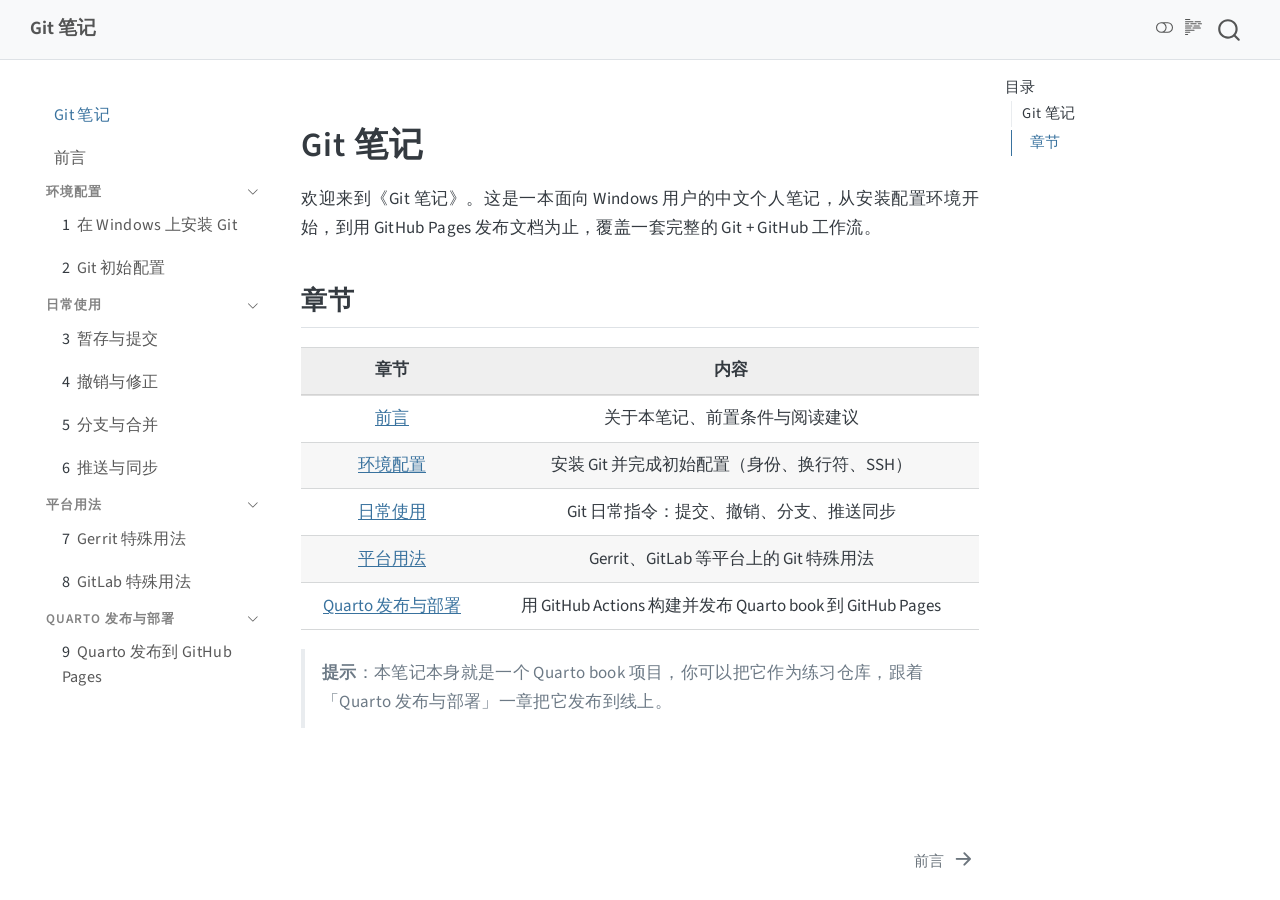
==== commit 2da9ec72: "deploy: dc9dc6a0cd9873eeced579787b24e9e3bd4e5924" ====
--- a/index.html
+++ b/index.html
@@ -47,9 +47,9 @@
 <link href="site_libs/quarto-html/quarto-syntax-highlighting-e347d60d51bb0b3465b414e51dcba63e.css" rel="stylesheet" class="quarto-color-scheme-extra" id="quarto-text-highlighting-styles">
 <script src="site_libs/bootstrap/bootstrap.min.js"></script>
 <link href="site_libs/bootstrap/bootstrap-icons.css" rel="stylesheet">
-<link href="site_libs/bootstrap/bootstrap-6560b9372c5f6670d35914f38fba313e.min.css" rel="stylesheet" append-hash="true" class="quarto-color-scheme" id="quarto-bootstrap" data-mode="light">
-<link href="site_libs/bootstrap/bootstrap-dark-16bc9c130788cfd9efb6101c2b1ca8d7.min.css" rel="stylesheet" append-hash="true" class="quarto-color-scheme quarto-color-alternate" id="quarto-bootstrap" data-mode="dark">
-<link href="site_libs/bootstrap/bootstrap-6560b9372c5f6670d35914f38fba313e.min.css" rel="stylesheet" append-hash="true" class="quarto-color-scheme-extra" id="quarto-bootstrap" data-mode="light">
+<link href="site_libs/bootstrap/bootstrap-886b1fad45ea02e1037dd06015e8bb17.min.css" rel="stylesheet" append-hash="true" class="quarto-color-scheme" id="quarto-bootstrap" data-mode="light">
+<link href="site_libs/bootstrap/bootstrap-dark-6c51bd75c20ca3b06d45d5774f5599c0.min.css" rel="stylesheet" append-hash="true" class="quarto-color-scheme quarto-color-alternate" id="quarto-bootstrap" data-mode="dark">
+<link href="site_libs/bootstrap/bootstrap-886b1fad45ea02e1037dd06015e8bb17.min.css" rel="stylesheet" append-hash="true" class="quarto-color-scheme-extra" id="quarto-bootstrap" data-mode="light">
 <script id="quarto-search-options" type="application/json">{
   "location": "navbar",
   "copy-button": false,
